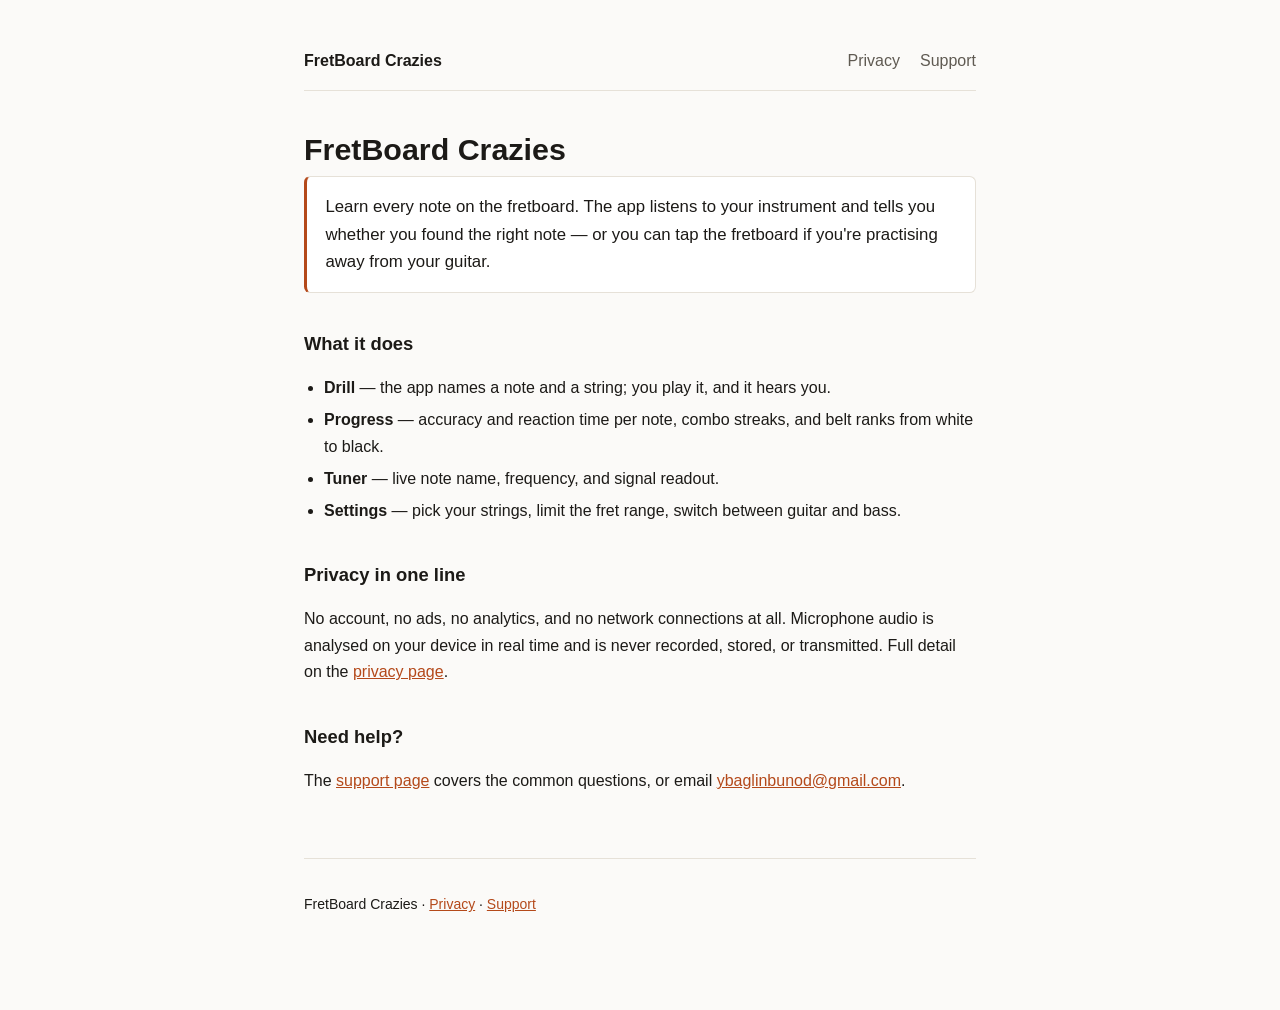
==== site/index.html @ 0d49e457 "feat: publish the privacy and support pages Apple requires App Store Connect refuses a submission wi" ====
<!doctype html>
<html lang="en">
<head>
<meta charset="utf-8">
<meta name="viewport" content="width=device-width, initial-scale=1">
<title>FretBoard Crazies</title>
<link rel="stylesheet" href="style.css">
</head>
<body>
<nav>
  <a class="wordmark" href="./">FretBoard Crazies</a>
  <a href="privacy/">Privacy</a>
  <a href="support/">Support</a>
</nav>
<main>
  <h1>FretBoard Crazies</h1>
  <p class="lede">Learn every note on the fretboard. The app listens to your instrument and tells you whether you found the right note — or you can tap the fretboard if you're practising away from your guitar.</p>

  <h2>What it does</h2>
  <ul>
    <li><strong>Drill</strong> — the app names a note and a string; you play it, and it hears you.</li>
    <li><strong>Progress</strong> — accuracy and reaction time per note, combo streaks, and belt ranks from white to black.</li>
    <li><strong>Tuner</strong> — live note name, frequency, and signal readout.</li>
    <li><strong>Settings</strong> — pick your strings, limit the fret range, switch between guitar and bass.</li>
  </ul>

  <h2>Privacy in one line</h2>
  <p>No account, no ads, no analytics, and no network connections at all. Microphone audio is analysed on your device in real time and is never recorded, stored, or transmitted. Full detail on the <a href="privacy/">privacy page</a>.</p>

  <h2>Need help?</h2>
  <p>The <a href="support/">support page</a> covers the common questions, or email <a href="mailto:ybaglinbunod@gmail.com">ybaglinbunod@gmail.com</a>.</p>
</main>
<footer>
  <p>FretBoard Crazies · <a href="privacy/">Privacy</a> · <a href="support/">Support</a></p>
</footer>
</body>
</html>
---- site/style.css ----
:root {
  --bg: #fbfaf8;
  --surface: #ffffff;
  --text: #1c1a17;
  --muted: #5f5a52;
  --accent: #b4491a;
  --border: #e6e1d8;
}

@media (prefers-color-scheme: dark) {
  :root {
    --bg: #16140f;
    --surface: #1e1b16;
    --text: #f0ece4;
    --muted: #a49c8e;
    --accent: #ff8c4b;
    --border: #2f2a22;
  }
}

* {
  box-sizing: border-box;
}

body {
  margin: 0;
  padding: 3rem 1.25rem 5rem;
  background: var(--bg);
  color: var(--text);
  font: 16px/1.65 -apple-system, BlinkMacSystemFont, "Segoe UI", Helvetica, Arial, sans-serif;
  -webkit-font-smoothing: antialiased;
}

main {
  max-width: 42rem;
  margin: 0 auto;
}

nav {
  max-width: 42rem;
  margin: 0 auto 2.5rem;
  display: flex;
  gap: 1.25rem;
  align-items: baseline;
  flex-wrap: wrap;
  padding-bottom: 1rem;
  border-bottom: 1px solid var(--border);
}

nav .wordmark {
  font-weight: 700;
  color: var(--text);
  text-decoration: none;
  margin-right: auto;
}

nav a {
  color: var(--muted);
  text-decoration: none;
}

nav a:hover {
  color: var(--accent);
}

h1 {
  font-size: 1.9rem;
  line-height: 1.2;
  margin: 0 0 0.5rem;
}

h2 {
  font-size: 1.15rem;
  margin: 2.25rem 0 0.5rem;
}

h3 {
  font-size: 1rem;
  margin: 1.75rem 0 0.35rem;
}

.updated {
  color: var(--muted);
  font-size: 0.875rem;
  margin: 0 0 2rem;
}

.lede {
  font-size: 1.05rem;
  background: var(--surface);
  border: 1px solid var(--border);
  border-left: 3px solid var(--accent);
  border-radius: 0.4rem;
  padding: 1rem 1.15rem;
  margin: 0 0 2rem;
}

p, li {
  color: var(--text);
}

ul {
  padding-left: 1.25rem;
}

li {
  margin: 0.35rem 0;
}

a {
  color: var(--accent);
}

code {
  background: var(--surface);
  border: 1px solid var(--border);
  border-radius: 0.25rem;
  padding: 0.1rem 0.35rem;
  font-size: 0.9em;
}

footer {
  max-width: 42rem;
  margin: 4rem auto 0;
  padding-top: 1.25rem;
  border-top: 1px solid var(--border);
  color: var(--muted);
  font-size: 0.875rem;
}
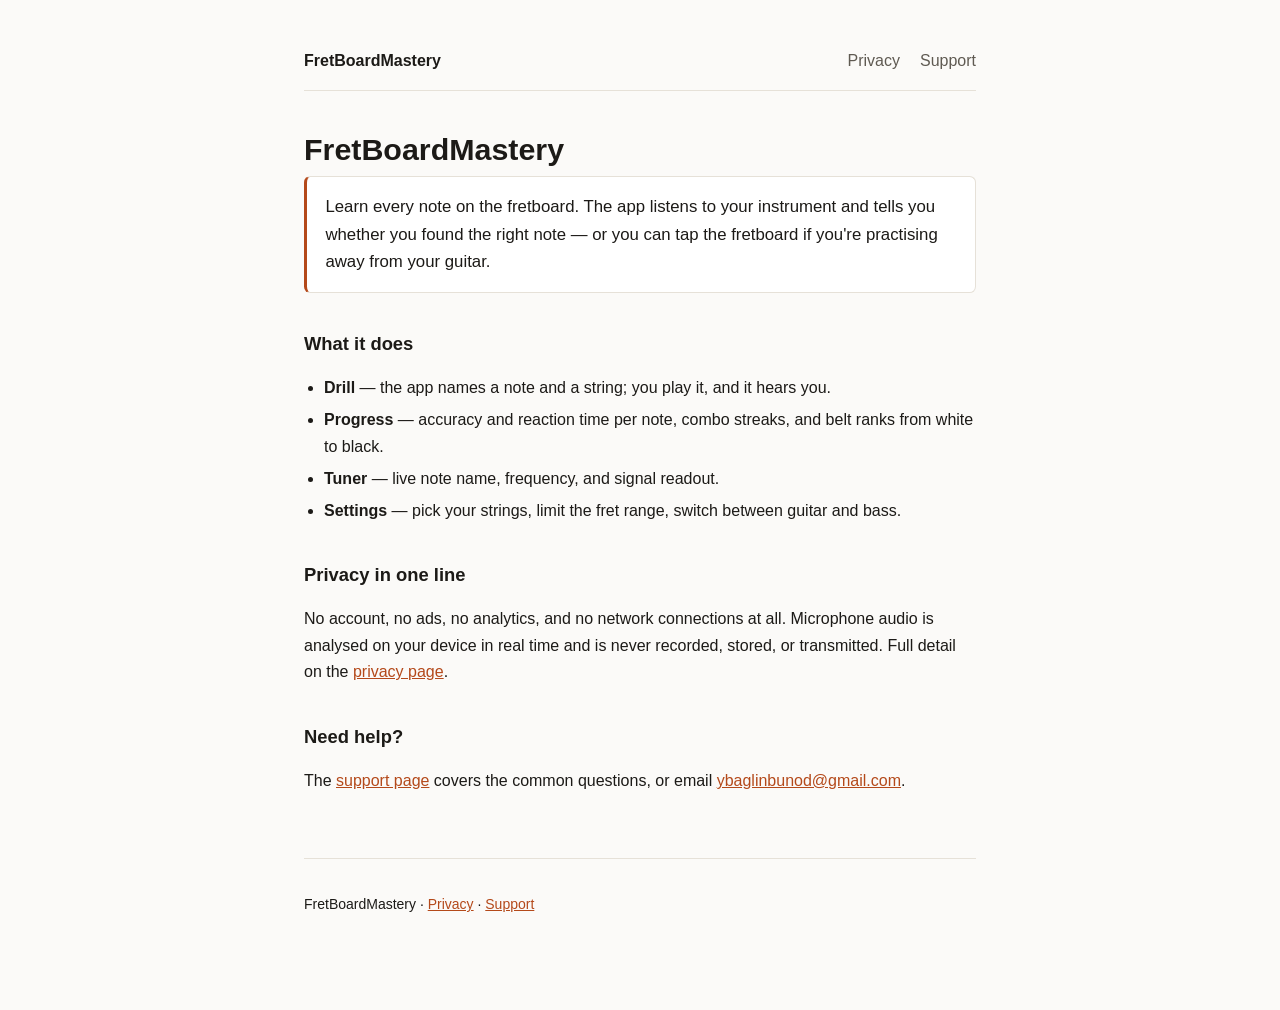
==== commit 118fd7fa: "feat: rename the app to FretBoardMastery and realign the bundle identifier The bundle identifier can" ====
--- a/site/index.html
+++ b/site/index.html
@@ -3,17 +3,17 @@
 <head>
 <meta charset="utf-8">
 <meta name="viewport" content="width=device-width, initial-scale=1">
-<title>FretBoard Crazies</title>
+<title>FretBoardMastery</title>
 <link rel="stylesheet" href="style.css">
 </head>
 <body>
 <nav>
-  <a class="wordmark" href="./">FretBoard Crazies</a>
+  <a class="wordmark" href="./">FretBoardMastery</a>
   <a href="privacy/">Privacy</a>
   <a href="support/">Support</a>
 </nav>
 <main>
-  <h1>FretBoard Crazies</h1>
+  <h1>FretBoardMastery</h1>
   <p class="lede">Learn every note on the fretboard. The app listens to your instrument and tells you whether you found the right note — or you can tap the fretboard if you're practising away from your guitar.</p>
 
   <h2>What it does</h2>
@@ -31,7 +31,7 @@
   <p>The <a href="support/">support page</a> covers the common questions, or email <a href="mailto:ybaglinbunod@gmail.com">ybaglinbunod@gmail.com</a>.</p>
 </main>
 <footer>
-  <p>FretBoard Crazies · <a href="privacy/">Privacy</a> · <a href="support/">Support</a></p>
+  <p>FretBoardMastery · <a href="privacy/">Privacy</a> · <a href="support/">Support</a></p>
 </footer>
 </body>
 </html>
